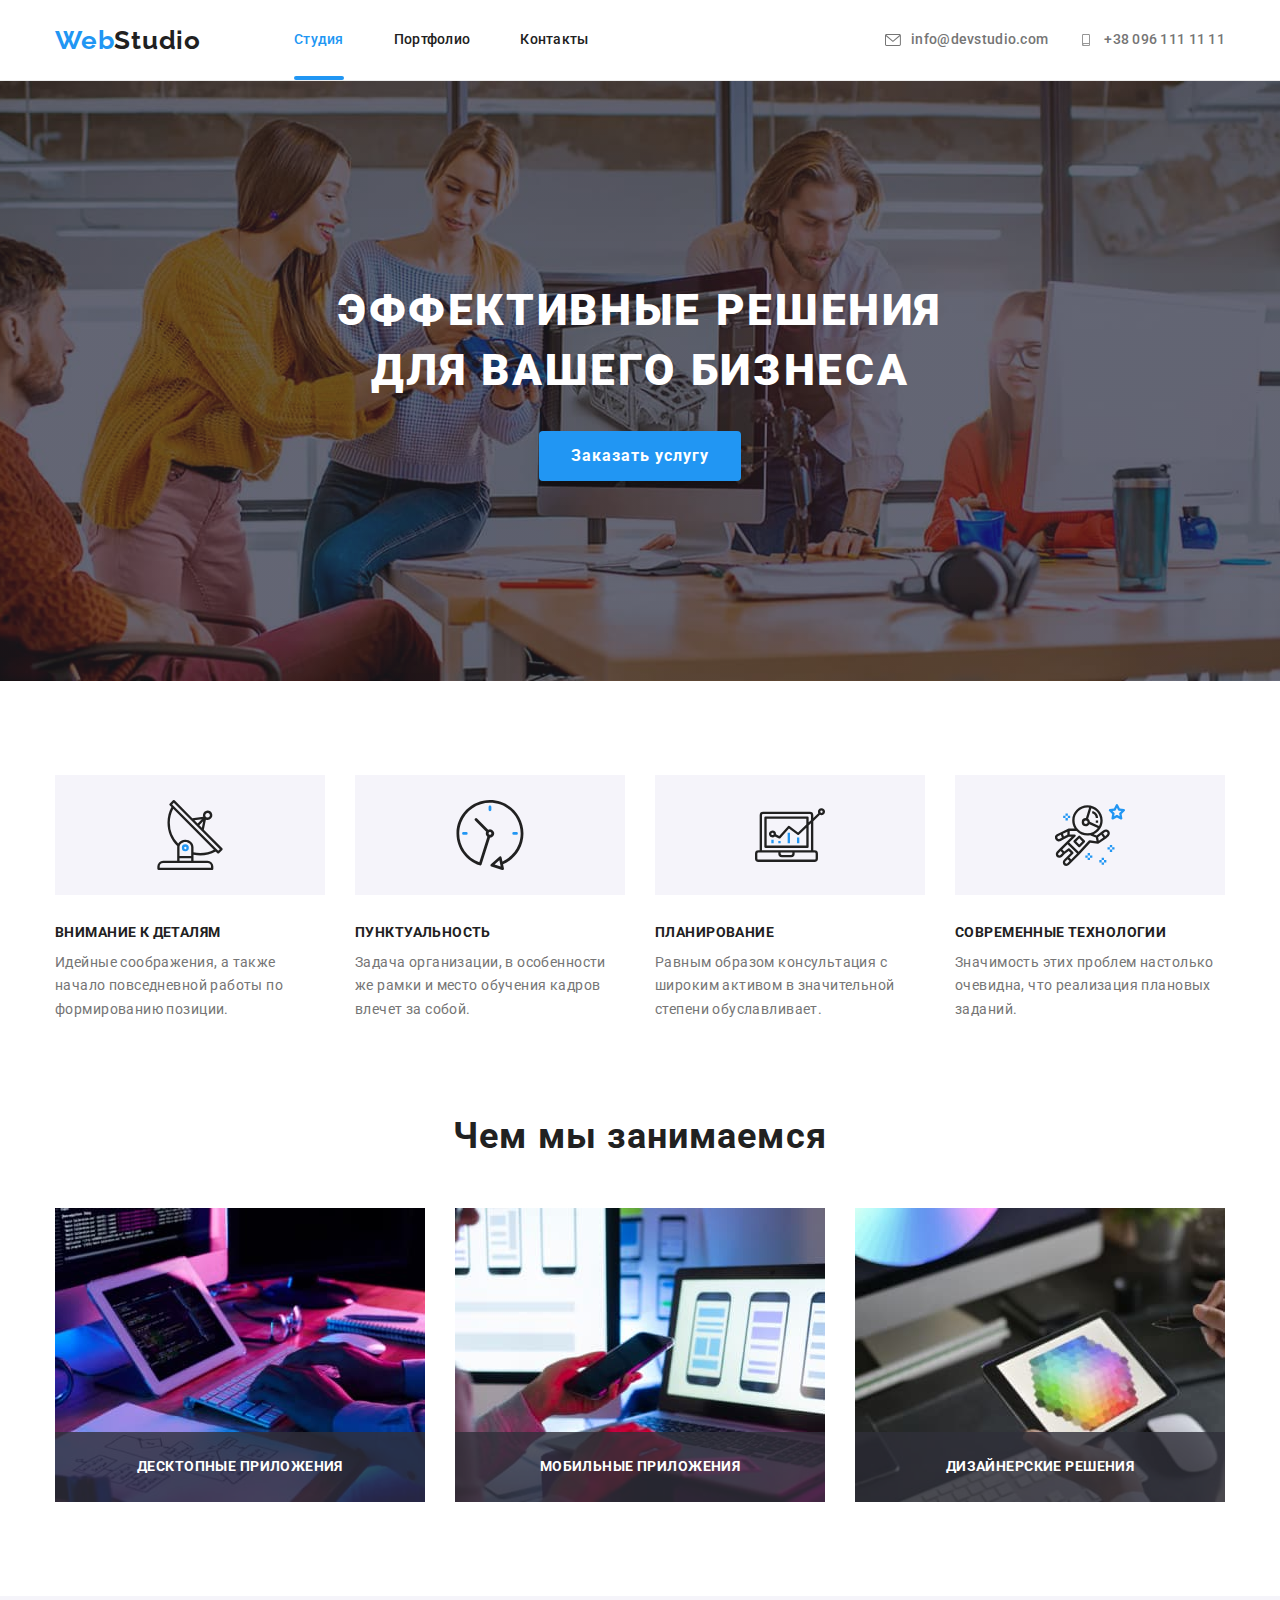
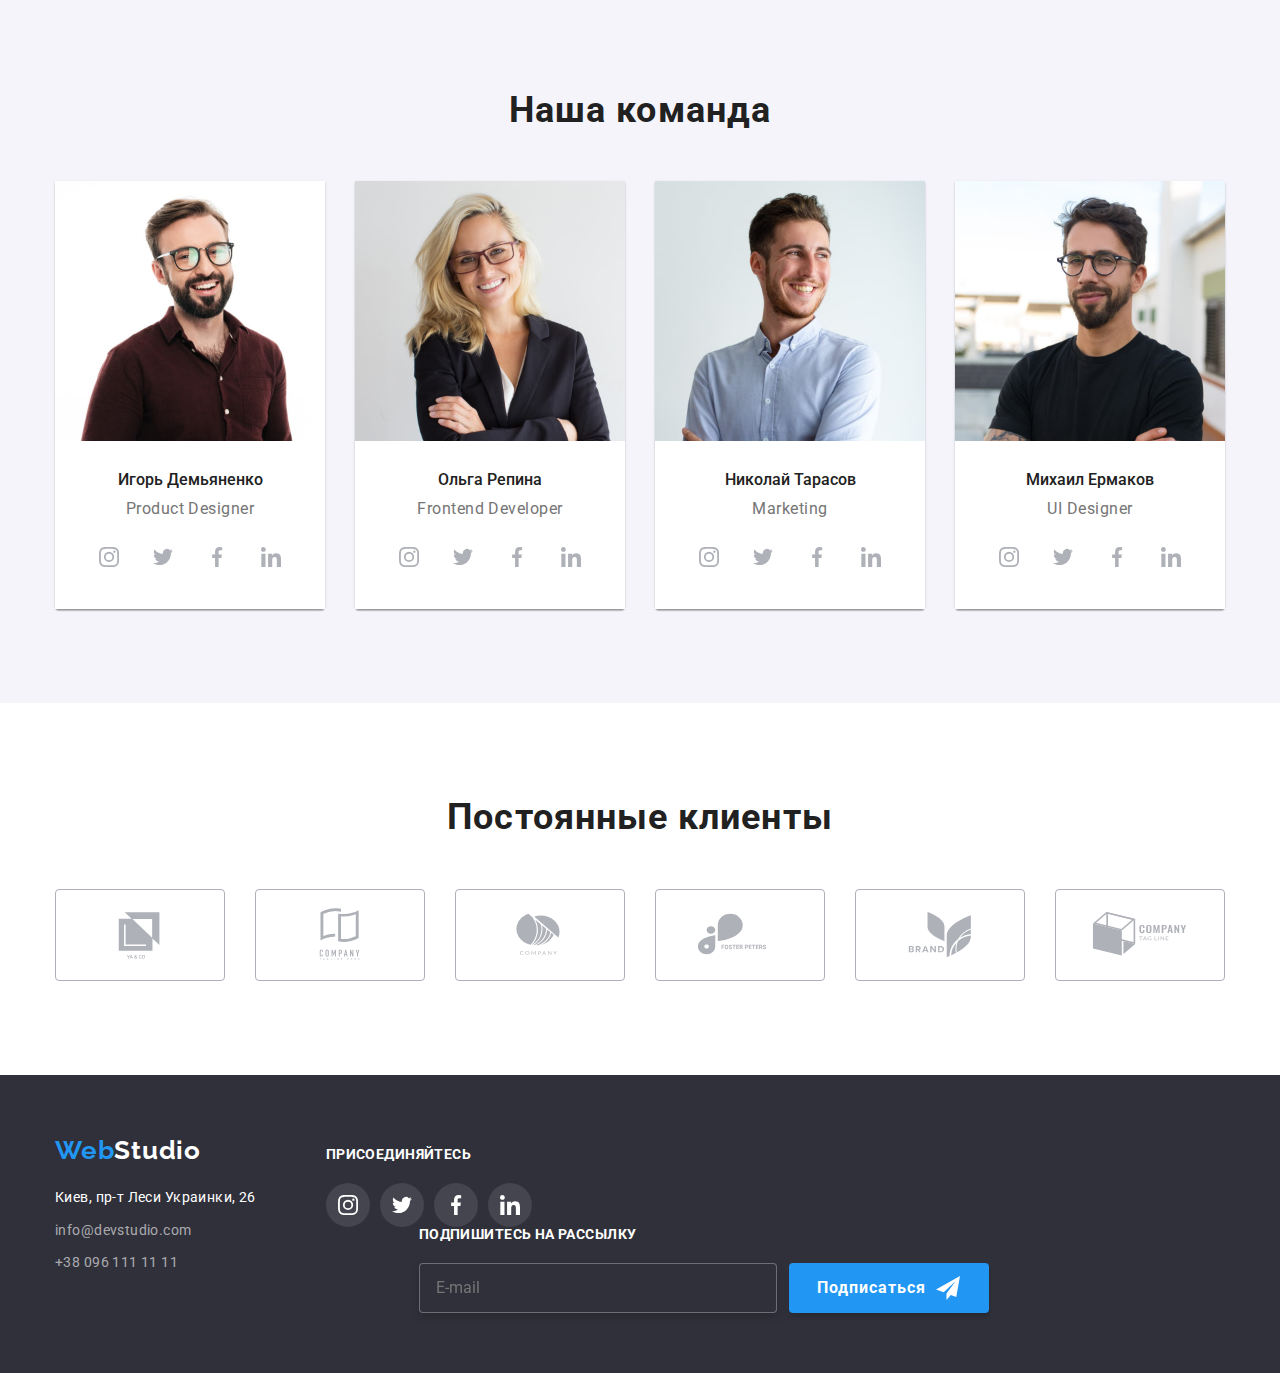
==== index.html @ 66583e07 "первая часть есть" ====
<!DOCTYPE html>
<html lang="ru">
<head>
    <meta charset="UTF-8">
    <meta http-equiv="X-UA-Compatible" content="IE=edge">
    <meta name="viewport" content="width=device-width, initial-scale=1.0">
    <title>Document</title>
    <link
        href="https://fonts.googleapis.com/css2?family=Raleway:wght@700&family=Roboto:wght@400;500;700;900&display=swap"
        rel="stylesheet"
        />

        <link rel="stylesheet" href="css/modern-normalize.css"/>


    <link rel="stylesheet" href="css/styles.css"/>
</head>
<body>
    
    <header class="page-header">
        <div class="container main-nav">
        <nav class="main-nav">
        <a href="./index.html" class="logo"><span class="logo-first">Web</span><span class="logo-half">Studio</span>
        </a>

        <ul class="site-nav">
            <li class="item"> <a href="" class="link current">Студия</a></li>
            <li class="item"><a href="./portfolio.html" class="link">Портфолио</a></li>
            <li class="item"><a href="" class="link">Контакты</a></li>
        </ul>
        </nav>

        <ul class="info">
            <li class="item">
                <a href="mailto:info@devstudio.com" class="link">
                    <svg class="info-icon">
                        <use href="./images/symbol-defs.svg#envelope" class="info-ic-link" width="16" height="12"></use>
                    </svg>
                info@devstudio.com</a>
            </li>
            <li class="item">
                <a href="tel:+380961111111" class="link link_tel">
                    <svg class="info-icon">
                        <use href="./images/symbol-defs.svg#smartphone" class="info-ic-link"></use>
                    </svg>
                +38 096 111 11 11</a>
            </li>
        </ul>
</div>
    </header>

<main>
   
    <section class="hero">
        <div class="container">
        <h1 class="hero-title">ЭФФЕКТИВНЫЕ РЕШЕНИЯ <br> ДЛЯ ВАШЕГО БИЗНЕСА
    </h1>
    <button data-modal-open type="button" class="button primary " >Заказать услугу</button>
    </div>
    </section>



    <section class="feature">
        <div class="container">
        <ul class="feature-list">
            <li class="item">
                <div class="icon-features">
                    <svg class="icon-one">
                        <use href="./images/symbol-defs.svg#antenna"></use>
                    </svg>
                </div>
                <h3 class="title">ВНИМАНИЕ К ДЕТАЛЯМ</h3>
                <p class="text">Идейные соображения, а также начало повседневной работы по формированию позиции.</p>
            </li>
            <li class="item">
                <div class="icon-features">
                    <svg class="icon-two">
                        <use href="./images/symbol-defs.svg#clock"></use>
                    </svg>
                </div>
                <h3 class="title">ПУНКТУАЛЬНОСТЬ</h3>
                <p class="text">Задача организации, в особенности же рамки и место обучения кадров влечет за собой.</p>
            </li>
            <li class="item">
                <div class="icon-features">
                    <svg class="icon-three">
                        <use href="./images/symbol-defs.svg#diagram"></use>
                    </svg>
                </div>
                <h3 class="title">ПЛАНИРОВАНИЕ</h3>
                <p class="text"> Равным образом консультация с широким активом в значительной степени обуславливает.</p>
            </li>
            <li class="item">
                <div class="icon-features">
                    <svg class="icon-four">
                        <use href="./images/symbol-defs.svg#astronaut"></use>
                    </svg>
                </div>
                <h3 class="title">СОВРЕМЕННЫЕ ТЕХНОЛОГИИ</h3>
                <p class="text">Значимость этих проблем настолько очевидна, что реализация плановых заданий.</p>
            </li>
        </ul>
        </div>
    </section>

    <section class="picture">
        <div class="container">
         <h2 class="caption">Чем мы занимаемся</h2>
          <ul class="caption-image">

            <li class="item">
                <img class="image" src="./images/keyboard.jpg" alt="печать" width="370"/>
                <div class="image-thumb">
                    <p class="thumb-title">ДЕСКТОПНЫЕ ПРИЛОЖЕНИЯ</p>
                </div>
            
            </li>
            <li class="item">
                
                <img class="image" src="./images/mobile.jpg" alt="сканирование с телефона" width="370"/>
                <div class="image-thumb">
                    <p class="thumb-title">МОБИЛЬНЫЕ ПРИЛОЖЕНИЯ</p>
                </div>
            </li>
            <li class="item">
                
                <img class="image" src="./images/painting.jpg" alt="графический дизайн" width="370">
                <div class="image-thumb">
                    <p class="thumb-title">ДИЗАЙНЕРСКИЕ РЕШЕНИЯ</p>
                </div>
            </li>
        </ul>
        </div>
    </section>

        <section class="comand">
            <div class="container">
            <h2 class="topic">Наша команда</h2>
           
            <ul class="comand-item">
                
                <li class="item-flex">
                    <img class="image" src="./images/igor.jpg" alt="Игорь Демьяненко дизайнер" width="270">
                    <div class="description">
                    <h3 class="topic-text">Игорь Демьяненко</h3>
                    <p class="text-comand">Product Designer</p>

                <ul class="social-link">
                    <li class="social-link-item">
                        <a href="#" class="comand-icon-link">
                            <svg class="comand-icon">
                                <use class="comand-icon-item" href="./images/symbol-defs.svg#instagram"></use>
                            </svg>
                        </a>
                    </li>
                    <li class="social-link-item">
                        <a href="#" class="comand-icon-link">
                            <svg class="comand-icon">
                                <use class="comand-icon-item" href="./images/symbol-defs.svg#twitter"></use>
                            </svg>
                        </a>
                    </li>
                    <li class="social-link-item">
                        <a href="#" class="comand-icon-link">
                            <svg class="comand-icon">
                                <use class="comand-icon-item" href="./images/symbol-defs.svg#facebook"></use>
                            </svg>
                        </a>
                    </li>
                    <li class="social-link-item">
                        <a href="#" class="comand-icon-link">
                            <svg class="comand-icon">
                                <use class="comand-icon-item" href="./images/symbol-defs.svg#linkedin"></use>
                            </svg>
                        </a>
                    </li>
                </ul>

                    </div>
                </li>
                <li class="item-flex">
                    <img class="image" src="./images/olga.jpg" alt="Ольга Репина фронтенд разработчик" width="270">
                    <div class="description">
                    <h3 class="topic-text">Ольга Репина</h3>
                    <p class="text-comand"> Frontend Developer</p>

                    <ul class="social-link">
                        <li class="social-link-item">
                            <a href="#" class="comand-icon-link">
                                <svg class="comand-icon">
                                    <use class="comand-icon-item" href="./images/symbol-defs.svg#instagram"></use>
                                </svg>
                            </a>
                        </li>
                        <li class="social-link-item">
                            <a href="#" class="comand-icon-link">
                                <svg class="comand-icon">
                                    <use class="comand-icon-item" href="./images/symbol-defs.svg#twitter"></use>
                                </svg>
                            </a>
                        </li>
                        <li class="social-link-item">
                            <a href="#" class="comand-icon-link">
                                <svg class="comand-icon">
                                    <use class="comand-icon-item" href="./images/symbol-defs.svg#facebook"></use>
                                </svg>
                            </a>
                        </li>
                        <li class="social-link-item">
                            <a href="#" class="comand-icon-link">
                                <svg class="comand-icon">
                                    <use class="comand-icon-item" href="./images/symbol-defs.svg#linkedin"></use>
                                </svg>
                            </a>
                        </li>
                    </ul>
                    </div>
                </li>

                <li class="item-flex">
                    <img class="image" src="./images/nikolay.jpg" alt="Николай Тарасов отдел маркетинга" width="270">
                    <div class="description">
                    <h3 class="topic-text">Николай Тарасов</h3>
                    <p class="text-comand">Marketing</p>
                    <ul class="social-link">
                        <li class="social-link-item">
                            <a href="#" class="comand-icon-link">
                                <svg class="comand-icon">
                                    <use class="comand-icon-item" href="./images/symbol-defs.svg#instagram"></use>
                                </svg>
                            </a>
                        </li>
                        <li class="social-link-item">
                            <a href="#" class="comand-icon-link">
                                <svg class="comand-icon">
                                    <use class="comand-icon-item" href="./images/symbol-defs.svg#twitter"></use>
                                </svg>
                            </a>
                        </li>
                        <li class="social-link-item">
                            <a href="#" class="comand-icon-link">
                                <svg class="comand-icon">
                                    <use class="comand-icon-item" href="./images/symbol-defs.svg#facebook"></use>
                                </svg>
                            </a>
                        </li>
                        <li class="social-link-item">
                            <a href="#" class="comand-icon-link">
                                <svg class="comand-icon">
                                    <use class="comand-icon-item" href="./images/symbol-defs.svg#linkedin"></use>
                                </svg>
                            </a>
                        </li>
                    </ul>
                    </div>
                </li>
                <li class="item-flex">
                    <img class="image" src="./images/michael.jpg" alt="Михаил Ермаков дизайнер" width="270">
                    <div class="description">
                    <h3 class="topic-text">Михаил Ермаков</h3>
                    <p class="text-comand">UI Designer</p>
                    <ul class="social-link">
                        <li class="social-link-item">
                            <a href="#" class="comand-icon-link">
                                <svg class="comand-icon">
                                    <use class="comand-icon-item" href="./images/symbol-defs.svg#instagram"></use>
                                </svg>
                            </a>
                        </li>
                        <li class="social-link-item">
                            <a href="#" class="comand-icon-link">
                                <svg class="comand-icon">
                                    <use class="comand-icon-item" href="./images/symbol-defs.svg#twitter"></use>
                                </svg>
                            </a>
                        </li>
                        <li class="social-link-item">
                            <a href="#" class="comand-icon-link">
                                <svg class="comand-icon">
                                    <use class="comand-icon-item" href="./images/symbol-defs.svg#facebook"></use>
                                </svg>
                            </a>
                        </li>
                        <li class="social-link-item">
                            <a href="#" class="comand-icon-link">
                                <svg class="comand-icon">
                                    <use class="comand-icon-item" href="./images/symbol-defs.svg#linkedin"></use>
                                </svg>
                            </a>
                        </li>
                    </ul>
                    </div>
                </li>
            </ul>
            
            </div>
        </section>

        <section class="client">
            <div class="container">
            <h2 class="caption">Постоянные клиенты</h2>

            
                <ul class="client-item">
                    <li class="client-list">
                        <a href="#" class="client-icon-link">
                            <svg class="client-icon">
                                <use class="client-icon-item" href="./images/symbol-defs.svg#Logo-6"></use>
                            </svg>
                        </a>
                    </li>
                    <li class="client-list">
                        <a href="#" class="client-icon-link">
                            <svg class="client-icon">
                                <use class="client-icon-item" href="./images/symbol-defs.svg#Logo-1"></use>
                            </svg>
                        </a>
                    </li>
                    <li class="client-list">
                        <a href="#" class="client-icon-link">
                            <svg class="client-icon">
                                <use class="client-icon-item" href="./images/symbol-defs.svg#Logo-2"></use>
                            </svg>
                        </a>
                    </li>
                    <li class="client-list">
                        <a href="#" class="client-icon-link">
                            <svg class="client-icon">
                                <use class="client-icon-item" href="./images/symbol-defs.svg#Logo-3"></use>
                            </svg>
                        </a>
                    </li>
                    <li class="client-list">
                        <a href="#" class="client-icon-link">
                            <svg class="client-icon">
                                <use class="client-icon-item" href="./images/symbol-defs.svg#Logo-4"></use>
                            </svg>
                        </a>
                    </li>
                    <li class="client-list">
                        <a href="#" class="client-icon-link">
                            <svg class="client-icon">
                                <use class="client-icon-item" href="./images/symbol-defs.svg#Logo-5"></use>
                            </svg>
                        </a>
                    </li>
                </ul>
                </div>
        </section>
        
</main>

<footer class="page-footer">
    <div class="container">
        <div>
        <a href ="./index.html" class="logo-item"><span class="logo-first">Web</span><span class="logo-footer">Studio</span>
        </a>
         <address>
             <ul class="adress">
                 <li class="adress-item"><a href="https://goo.gl/maps/19qLxCT3PCBaX6oN9" target="blank" rel="noopener noreferrer" class="link-foot white">Киев, пр-т Леси Украинки, 26</a>
                </li>
                <li class="adress-item"><a href ="mailto:info@devstudio.com" class="link-foot">info@devstudio.com</a>
                </li>
                <li class="adress-item"><a href="tel:+380961111111" class="link-foot">+38 096 111 11 11</a></li>
            </ul>
         </address>
        </div>
         <div class="welcome-contact">
             <p class="welcome-contact-title">ПРИСОЕДИНЯЙТЕСЬ</p>
             <ul class="welcome-list">
                 <li class="welcome-item">
                     <a href="#" class="welcome-link">
                     <svg class="welcome-icon">
                         <use href="./images/symbol-defs.svg#instagram"></use>
                     </svg>
                     </a>
                 </li>
                <li class="welcome-item">
                    <a href="#" class="welcome-link">
                    <svg class="welcome-icon">
                        <use href="./images/symbol-defs.svg#twitter"></use>
                    </svg>
                    </a>
                </li>
                <li class="welcome-item">
                    <a href="#" class="welcome-link">
                    <svg class="welcome-icon">
                        <use href="./images/symbol-defs.svg#facebook"></use>
                    </svg>
                    </a>
                </li>
                <li class="welcome-item">
                    <a href="#" class="welcome-link">
                    <svg class="welcome-icon">
                        <use href="./images/symbol-defs.svg#linkedin"></use>
                    </svg>
                    </a>
                </li>
             </ul>

        <div class="subscribe">
        
            <p class="subscribe-title">Подпишитесь на рассылку</p>
        
            <ul class="sublist">
                <li>
                    <label for="sub-mail" class="form-label"></label>
                    <input placeholder="E-mail" class="inmail" type="email" name="sub-mail" id="sub-mail" />
                </li>
                
                <li>
                    <button type="submit" class="subscribe-button">Подписаться
                        <svg class="sub-icon">
                            <use href="./images/symbol-defs-form.svg#icon-send"></use>
                        </svg>
                    </button>
                </li>
            </ul>
        </div>

</div>
    </div>
</footer>

<div class="backdrop is-hidden" data-modal>
    <div class="modal">
        <button data-modal-close class="modal-button" >
            <svg class="modal-icon">
                <use href="./images/symbol-defs-modal.svg#modal"></use>
            </svg>
        </button>
        
        <form class="form">
            <h1 class="modal-title">Оставьте свои данные, мы вам перезвоним</h1>

            <div class="form-wrapper">

            <div class="form-field">
            <label for="name" class="form-label">Имя</label>
            <input class="form-input"
            type="text" 
            name="user-name" 
            id="name"/>
            </div>

            <div class="form-field">
            <label for="tel" class="form-label">Телефон</label>
            <input
             type="tel" 
             name="tel" 
             id="tel"/>
            </div>

            <div class="form-field">
            <label for="mail" class="form-label">Почта</label>
            <input 
            type="email" 
            name="mail" 
            id="mail"/>
            </div>

            <div class="form-field">
            <label for="comment" class="form-label"> Комментарий </label>
            <textarea
            class="comment"
             name="comment" 
            id="comment" 
            rows="10" 
            placeholder="Введите текст"></textarea>
            </div>

            <div class="form-field-one">
            <input type="checkbox" name="policy " id="policy "/>
            <label for="policy ">Соглашаюсь с рассылкой и принимаю
                <a href="#" class="form-link"> Условия договора </a>
            </label>
            </div>
            
</div>
            <button type="submit" class="button-form">Отправить</button>

        </form>
    
</div>


<script src="./js/modal.js"></script>
</body>
</html>
---- css/styles.css ----
:root {
  --primary-text-color: #757575;
  --title-text-color: #212121;
  --accent-color: #2196f3;
  --white-color: #ffffff;
  --timing-function: cubic-bezier(0.4, 0, 0.2, 1);
  --transition-duration: 250ms;
}

/* * {
  outline: 2px solid red;
} */

html {
  box-sizing: border-box;
}

*,
*::before,
*::after {
  box-sizing: inherit;
}

body {
  color: var(--primary-text-color);
  text-decoration: none;
  font-family: Roboto, sans-serif;
}

ul {
  list-style: none;
  margin: 0;
  padding: 0;
}

.page-header {
  background-color: var(--white-color);
  border-bottom-width: 1px;
  border-bottom-style: solid;
  border-bottom-color: #ececec;
}

.container {
  margin-left: auto;
  margin-right: auto;
  padding: 0 15px;
  width: 1200px;
}

/* Logo */

.logo {
  font-family: Raleway, cursive;
  text-decoration: none;
  letter-spacing: 0.03em;
  font-weight: 700;
  font-size: 26px;
  line-height: 1.19;
}

.logo-first {
  color: var(--accent-color);
}
.logo-half {
  color: var(--title-text-color);
}

.logo-footer {
  color: var(--white-color);
}

/* Site nav, main-nav */

.main-nav {
  display: flex;
  align-items: center;
}

.site-nav {
  display: flex;
  align-items: center;
  margin-left: 93px;
}

.site-nav .item:last-child {
  margin-right: 0;
}

.site-nav .item {
  margin-right: 50px;
}

.site-nav .link {
  display: block;
  padding: 32px 0;

  color: var(--title-text-color);
  font-family: Roboto, sans-serif;
  text-decoration: none;
  font-weight: 500;
  font-size: 14px;
  line-height: 1.14;
  letter-spacing: 0.02em;

  transition: var(--timing-function) var(--transition-duration);
  transition-property: color;
}

.site-nav .link:hover,
.site-nav .link:focus {
  color: var(--accent-color);
}

.site-nav .link.current {
  color: var(--accent-color);
}

.link.current {
  position: relative;
  position: relative;
  display: block;
}

.link.current::after {
  content: "";
  display: block;
  width: 100%;
  height: 4px;
  background-color: var(--accent-color);
  border-radius: 2px;
  position: absolute;

  bottom: 0;
}

/* Info */

.container .info {
  padding: 0;
  margin-left: auto;
  display: flex;
}

.info .item + .item {
  margin-left: 30px;
}

.info .link {
  color: var(--title-text-color);
  text-decoration: none;
}

.info .link {
  display: flex;
  align-items: center;

  color: var(--primary-text-color);
  font-size: 14px;
  font-weight: 500;
  line-height: 1.14;
  text-align: left;
  letter-spacing: 0.02em;
  transition: var(--transition-duration) var(--timing-function);
  transition-property: color;
}

.link_tel {
  white-space: nowrap;
}

.info-icon {
  margin-right: 10px;
  width: 16px;
  height: 12px;
  fill: currentColor;
}

.info-icon:hover,
.info-icon:focus {
  color: var(--accent-color);
}

.link:hover,
.link:focus {
  color: var(--accent-color);
}

/* Hero */

.hero .hero-title {
  margin: 0;
}

.hero {
  padding: 200px 0;
  background-color: #2f303a;
  max-width: 1600px;
  text-align: center;
  margin-left: auto;
  margin-right: auto;

  background-image: linear-gradient(
      rgba(47, 48, 58, 0.4),
      rgba(47, 48, 58, 0.4)
    ),
    url(../images/background.jpg);
  background-position: center;
  background-repeat: no-repeat;
  background-size: cover;
}

.hero .hero-title {
  color: var(--white-color);
  font-weight: 900;
  font-size: 44px;
  line-height: 1.36;
  letter-spacing: 0.06em;
}

/* Button */

.button {
  display: inline-block;

  color: var(--white-color);
  background-color: var(--accent-color);
  cursor: pointer;
  font-family: inherit;
  font-weight: 700;
  font-size: 16px;
  line-height: 1.87;
  border-radius: 4px;
  border: none;
}

.button.primary {
  background-color: var(--accent-color);
  color: var(--white-color);
  letter-spacing: 0.06em;
  padding: 10px 32px;
  min-width: 200px;
  height: 50px;
  box-shadow: 0px 4px 4px rgba(0, 0, 0, 0.15);
  margin-top: 30px;

  transition: var(--timing-function) var(--transition-duration);
  transition-property: background-color;
}

.button.primary:hover,
.button.primary:focus {
  background-color: #188ce8;
}

.button.secondary {
  padding: 6px 22px;
  min-width: 73px;

  background-color: #f5f4fa;
  color: var(--title-text-color);
  font-weight: 500;
  line-height: 1.6;
  cursor: pointer;
  font-family: inherit;
  letter-spacing: 0.03em;

  transition: var(--transition-duration) var(--timing-function);
  transition-property: color, background-color, box-shadow;
}

.button.secondary:hover,
.button.secondary:focus,
.button.secondary.current {
  background-color: var(--accent-color);
  color: var(--white-color);
  box-shadow: 0px 3px 1px rgba(0, 0, 0, 0.1), 0px 1px 2px rgba(0, 0, 0, 0.08),
    0px 2px 2px rgba(0, 0, 0, 0.12);
}

/* скрыли пустой заголовок в портфолио */
.no-contents {
  position: absolute;
  width: 1px;
  height: 1px;
  margin: -1px;
  border: 0;
  padding: 0;

  white-space: nowrap;
  clip-path: inset(100%);
  clip: rect(0 0 0 0);
  overflow: hidden;
}

.button-flex {
  display: flex;
  justify-content: center;
  margin-bottom: 50px;
}

.button-item {
  margin-right: 8px;
}

.button-item:last-child {
  margin-right: 0;
}

/* Feature-list  Studio*/

.feature {
  background-color: white;
  color: var(--title-text-color);
  text-align: left;

  list-style: none;
}

.feature-list {
  display: flex;
  justify-content: center;
  align-items: center;

  list-style: none;
}

.feature-list .item:last-child {
  margin: 0;
}

.feature-list .item {
  width: 270px;
  /* height: 75px; */
  margin-right: 30px;
}

.feature-list .title {
  color: var(--title-text-color);
  font-size: 14px;
  font-weight: 700;
  line-height: 1.14;
  letter-spacing: 0.03em;
  list-style: none;
}

.feature-list .text {
  color: var(--primary-text-color);
  font-size: 14px;
  font-weight: 400;
  line-height: 1.7;
  letter-spacing: 0.03em;
  margin: 0;
  list-style: none;
}

.title {
  margin-top: 0;
  margin-bottom: 10px;
}

.feature {
  padding-top: 94px;
  padding-bottom: 94px;
}

.icon-features {
  display: flex;
  justify-content: center;
  align-items: center;
  height: 120px;
  width: 270px;
  background-color: #f5f4fa;
  margin-bottom: 30px;
}

.icon-one {
  width: 70px;
  height: 70px;
  background-position: center;
}

.icon-two {
  width: 70px;
  height: 70px;
}

.icon-three {
  width: 70px;
  height: 70px;
}
.icon-four {
  width: 70px;
  height: 70px;
}

/* Picture, caption, studio */

.image {
  display: block;
}

.caption {
  margin: 0;
  margin-bottom: 50px;
  padding: 0;
}
.picture {
  padding-bottom: 94px;
}

.thumb-title {
  color: var(--white-color);
  font-size: 14px;

  font-weight: 700;
  line-height: 1.14;
  letter-spacing: 0.03em;
  text-align: center;
  margin: 0;
  list-style: none;
}

.caption-image .item:last-child {
  margin-right: 0;
}

.caption-image .item:first-child {
  margin-left: 0;
}

.caption-image {
  display: flex;
  padding-left: 0;
}

.caption-image .item {
  margin-right: 30px;
}

.caption,
.comand .topic {
  color: var(--title-text-color);
  text-align: center;
  font-size: 36px;
  line-height: 1.16;
  font-weight: 700;
  letter-spacing: 0.03em;
}

.image-thumb {
  position: absolute;
  bottom: 0;
  left: 0;

  display: flex;
  justify-content: center;
  align-items: center;
  color: white;
  background-color: rgba(47, 48, 58, 0.8);
  width: 370px;
  height: 70px;
}

.item {
  position: relative;
}

/* Work list portfolio */

.portfolio-section {
  padding-top: 94px;
  padding-bottom: 94px;
}

.work-list {
  display: flex;
  flex-wrap: wrap;
}

.work-list-div {
  padding: 20px 24px;

  border-right: 1px solid #eeeeee;
  border-left: 1px solid #eeeeee;
  border-bottom: 1px solid #eeeeee;
}

.work-list-title,
.work-list-text {
  margin-bottom: 0;
  margin-top: 0;
}

.work-list-title {
  margin-bottom: 4px;
}

.item-flex {
  box-sizing: border-box;
  /* border: 1px solid #eeeeee; */
}
.work-list {
  color: var(--title-text-color);

  margin: -15px;
  list-style: none;
}

.work-list-link {
  display: block;
  text-decoration: none;

  transition: var(--timing-function) var(--transition-duration);
  transition-property: box-shadow;
}

.work-list-link:hover,
.work-list-link:focus {
  box-shadow: 0px 1px 1px rgba(0, 0, 0, 0.12), 0px 4px 4px rgba(0, 0, 0, 0.06),
    1px 4px 6px rgba(0, 0, 0, 0.16);
}

/* Work-list thumb */

.work-list-thumb {
  display: block;
  position: relative;
  overflow: hidden;
}

.overlay {
  font-style: normal;
  font-weight: normal;
  font-size: 18px;
  line-height: 1.5;
  letter-spacing: 0.03em;
  color: var(--white-color);
  width: 370px;
  height: 294px;
  padding: 63px 24px;
  margin: 0;

  position: absolute;
  opacity: 0;
  top: 0;
  left: 0;
  transform: translateY(100%);
  transition: var(--timing-function) var(--transition-duration);
  background-color: rgba(33, 150, 243, 0.9);
  transition-property: background-color, transform;
}

.work-list-link:hover .overlay,
.work-list-link:focus .overlay {
  transform: translateY(0);
  opacity: 1;
}

/* Work-list thumb end */

.work-list-title {
  color: var(--title-text-color);
  font-weight: 700;
  font-size: 18px;
  line-height: 2;
  letter-spacing: 0.06em;
}

.work-list-text {
  color: var(--primary-text-color);
  font-weight: 400;
  font-size: 16px;
  line-height: 1.8;
  letter-spacing: 0.03em;
}

/* Flex-container in portfolio */

.item-flex-portfolio {
  width: 370px;
  margin: 15px 15px;
}

/* Comand */

.comand {
  background-color: #f5f4fa;
  color: var(--title-text-color);
  padding-top: 94px;
  padding-bottom: 94px;
}

.comand-item {
  display: flex;
}

.item-flex {
  border-radius: 0px 0px 4px 4px;
  box-shadow: 0px 1px 3px rgba(0, 0, 0, 0.12), 0px 1px 1px rgba(0, 0, 0, 0.14),
    0px 2px 1px rgba(0, 0, 0, 0.2);
}
.comand-item .item-flex {
  margin-right: 30px;
}

.comand-item .item-flex:last-child {
  margin-right: 0;
}

.topic {
  margin-top: 0;
  margin-bottom: 50px;
}

.topic-text,
.text-comand {
  text-align: center;
  margin: 0;
}

.description {
  padding-left: 32px;
  padding-right: 32px;
  padding-top: 30px;
  padding-bottom: 30px;
  background-color: var(--white-color);
}

.topic-text {
  margin-bottom: 10px;

  color: var(--title-text-color);
  font-weight: 500;
  font-size: 16px;
  line-height: 1.18;
}

.text-comand {
  color: var(--primary-text-color);
  font-weight: 400;
  font-size: 16px;
  line-height: 1.18;
  letter-spacing: 0.03em;
}

/* Social links */

.social-link {
  display: flex;
  justify-content: space-between;
  margin-top: 16px;
  margin-bottom: 0px;
}

.comand-icon-link {
  display: flex;
  align-items: center;
  justify-content: center;
  height: 44px;
  width: 44px;
  border-radius: 50%;
  padding: 0;
  cursor: pointer;
  background-color: #fff;
  transition: 250ms cubic-bezier(0.4, 0, 0.2, 1);
  transition-property: color, background-color;
}

.comand-icon {
  width: 20px;
  height: 20px;
  color: #afb1b8;
  fill: currentColor;
  transition: 250ms cubic-bezier(0.4, 0, 0.2, 1);
  transition-property: color;
}

.comand-icon-link:hover,
.comand-icon-link:focus {
  background-color: var(--accent-color);
  color: #fff;
}

.comand-icon-link:hover .comand-icon {
  color: #fff;
}

/* Client */

.client-item {
  display: flex;
  margin-top: 50px;
}

.client-list {
  display: inline-block;
  align-items: center;
  margin-right: 30px;
}
.client-list:last-child {
  margin-right: 0;
}

.client {
  background-color: #fff;
  color: var(--title-text-color);
  padding-top: 94px;
  padding-bottom: 94px;
}

.client-icon {
  fill: currentColor;

  width: 106px;
  height: 60px;
}
.client-icon-link {
  display: flex;
  align-items: center;
  justify-content: center;
  color: #afb1b8;
  cursor: pointer;
  height: 92px;
  width: 170px;
  border: 1px solid #afb1b8;
  border-radius: 4px;
  background-color: #fff;
  transition: var(--transition-duration) var(--timing-function);
  transition-property: border, color;
}

.client-icon:hover,
.client-icon:focus {
  color: var(--accent-color);
}

.client-icon-link:hover,
.client-icon-link:focus {
  color: var(--accent-color);
  border: 1px solid #2196f3;
}

/* Footer */

.page-footer {
  padding: 60px 0;
  background-color: #2f303a;
  font-family: inherit;
}

.portfolio-footer {
  padding: 60px 0;
  background-color: #2f303a;
  font-family: inherit;
}

.portfolio-footer .container {
  display: flex;
  align-items: baseline;
}

.adress {
  color: var(--white-color);
  font-family: Roboto, sans-serif;
  font-style: normal;
  font-weight: 400;
  font-size: 14px;
  line-height: 1.7;
  letter-spacing: 0.03em;

  padding: 0;
}

.adress .link-foot {
  text-decoration: none;
  color: rgba(255, 255, 255, 0.6);
  transition: var(--timing-function) var(--transition-duration);
  transition-property: color;
}

.adress .link-foot:focus,
.adress .link-foot:hover {
  color: var(--white-color);
}

.adress .white {
  color: var(--white-color);
}

.logo-item {
  display: block;
  margin-bottom: 20px;

  font-family: Raleway, cursive;
  text-decoration: none;
  letter-spacing: 0.03em;
  font-weight: 700;
  font-size: 26px;
  line-height: 1.19;
}

.adress-item {
  display: block;
  margin-bottom: 9px;
}

.link-foot .white {
  color: var(--white-color);
}

.adress-item:last-child {
  margin-bottom: 0;
}

.page-footer .container {
  display: flex;
  align-items: baseline;
}

/* Welcome-link-icon */

.welcome-contact-title {
  margin-top: 0;
  margin-bottom: 20px;
  font-size: 14px;
  font-weight: 700;
  line-height: 1.14;
  letter-spacing: 0.03em;
  color: #fff;
}

.welcome-contact {
  display: block;
  justify-content: center;
  align-items: center;
  margin-left: 70px;
}

.welcome-list {
  display: flex;
  justify-content: start;
  align-items: center;
}

.welcome-link {
  display: flex;
  align-items: center;
  justify-content: center;
  height: 44px;
  width: 44px;
  border-radius: 50%;
  background-color: rgba(255, 255, 255, 0.1);
  cursor: pointer;
  transition: var(--timing-function) var(--transition-duration);
  transition-property: background-color;
}

.welcome-item {
  margin-right: 10px;
}
.welcome-item:last-child {
  margin-right: 0;
}

.welcome-link:hover {
  background-color: #2196f3;
}
.welcome-icon {
  width: 20px;
  height: 20px;
  fill: currentColor;
  color: #fff;
}

/* Подписаться */

.subscribe {
  display: block;
  justify-content: center;
  align-items: center;
  margin-left: 93px;
}

.subscribe-title {
  margin-top: 0;
  margin-bottom: 20px;

  font-size: 14px;
  font-weight: 700;
  line-height: 1.14;
  letter-spacing: 0.03em;
  text-transform: uppercase;
  color: #fff;
}

.sublist {
  display: flex;
  justify-content: start;
  align-items: center;
}
.subscribe input {
  border: 1px solid rgba(255, 255, 255, 0.3);
  box-sizing: border-box;
  filter: drop-shadow(0px 4px 4px rgba(0, 0, 0, 0.15));
  border-radius: 4px;
  background: #2f303a;
  width: 358px;
  height: 50px;
}

.inmail {
  padding-left: 16px;
}

.subscribe-button {
  display: flex;
  justify-content: center;
  align-items: center;
  font-family: inherit;
  font-weight: 700;
  font-size: 16px;
  line-height: 1.87;
  letter-spacing: 0.06em;
  border: none;
  cursor: pointer;
  color: #ffffff;

  width: 200px;
  height: 50px;
  background: #2196f3;
  box-shadow: 0px 4px 4px rgba(0, 0, 0, 0.15);
  border-radius: 4px;
  border: none;
  margin-left: 12px;
  padding: 0;

  transition: var(--timing-function) var(--transition-duration);
  transition-property: background-color;
}

.sub-icon {
  margin-left: 10px;
  height: 24px;
  width: 24px;
}

.subscribe-button:hover,
.subscribe-button:focus {
  cursor: pointer;
  background-color: #188ce8;
}

/* Modalnoe okno */

.backdrop {
  position: fixed;
  top: 0;
  left: 0;
  width: 100%;
  height: 100%;
  background-color: rgba(0, 0, 0, 0.2);
  opacity: 1;
  transition: opacity var(--transition-duration) var(--timing-function);
}

.backdrop.is-hidden {
  opacity: 0;
  pointer-events: none;
}

/* применяем это знач когда модалка спрятана */
.backdrop.is-hidden .modal {
  transform: translate(-50%, -50%) scale(0.9);
}

/* а тут когда она показана */
.modal {
  position: absolute;
  top: 50%;
  left: 50%;

  min-height: 581px;
  min-width: 528px;
  background-color: #ffffff;

  transform: translate(-50%, -50%) scale(0.9);
  transition: var(--timing-function) var(--transition-duration);

  box-shadow: 0px 1px 3px rgba(0, 0, 0, 0.12), 0px 1px 1px rgba(0, 0, 0, 0.14),
    0px 2px 1px rgba(0, 0, 0, 0.2);
  border-radius: 4px;
}

.modal-button {
  position: absolute;
  right: 8px;
  top: 8px;
  width: 30px;
  height: 30px;
  background-color: #ffffff;
  border: 1px solid rgba(0, 0, 0, 0.1);
  border-radius: 50%;
  box-sizing: border-box;
}

.modal-icon {
  width: 11px;
  height: 11px;
  align-items: center;
}

.modal-button:hover {
  cursor: pointer;
  background-color: #2196f3;
}

.modal-title {
  color: var(--title-text-color);
  font-family: Roboto, sans-serif;
  font-style: normal;
  font-weight: 700;
  font-size: 20px;
  line-height: 1.15;
  letter-spacing: 0.03em;
  text-align: center;

  margin: 0;
}

.textarea {
  resize: none;
}

.form {
  width: 528px;
  margin-left: auto;
  margin-right: auto;
  padding: 40px;
  align-items: center;
}

.form-field {
  display: flex;
  flex-direction: column;
  margin-bottom: 28px;
}

.form-field:last-child {
  margin-bottom: 20;
}

.form-wrapper {
  margin-top: 30px;
  margin-bottom: 30px;
}

.form-field input {
  padding: 10px 40px;
  border: 1px solid rgba(33, 33, 33, 0.2);
  box-sizing: border-box;
  border-radius: 4px;
  width: 448px;
  height: 40px;
}

.form-field textarea {
  font-family: Roboto;
  font-style: normal;
  font-weight: normal;
  font-size: 12px;
  line-height: 1.16px;
  letter-spacing: 0.01em;

  border: 1px solid rgba(33, 33, 33, 0.2);
  box-sizing: border-box;
  border-radius: 4px;
  /* margin-bottom: 20px; */
  width: 448px;
  height: 120px;
}

.form-field textarea::placeholder {
  color: rgba(117, 117, 117, 0.5);
}

.comment {
  padding: 12px 16px;
}

.form-label {
  font-family: Roboto;
  font-style: normal;
  font-weight: normal;
  font-size: 12px;
  line-height: 1.16px;
  letter-spacing: 0.01em;
}

.form-field-one {
  margin: 0;
}

.form-field-one input[type="checkbox"] {
}

.form-field-one label {
  display: flex;
  align-items: center;
  font-family: Roboto;
  font-style: normal;
  font-weight: normal;
  font-size: 14px;
  line-height: 1.7px;
  letter-spacing: 0.03em;
  color: #757575;
  margin-left: 9px;
}

.form-field-one label {
}

.form-link {
  color: #2196f3;
  text-decoration: underline;
}

.button-form {
  font-family: inherit;
  font-weight: 700;
  font-size: 16px;
  line-height: 1.87;
  border: none;
  cursor: pointer;

  display: inline-block;
  width: 200px;
  height: 50px;
  background-color: var(--accent-color);
  color: var(--white-color);
  box-shadow: 0px 4px 4px rgba(0, 0, 0, 0.15);
  border-radius: 4px;
  padding: 0;

  transition: var(--timing-function) var(--transition-duration);
  transition-property: background-color;
}

.button-form:hover,
.button-form:focus {
  background-color: #188ce8;
}
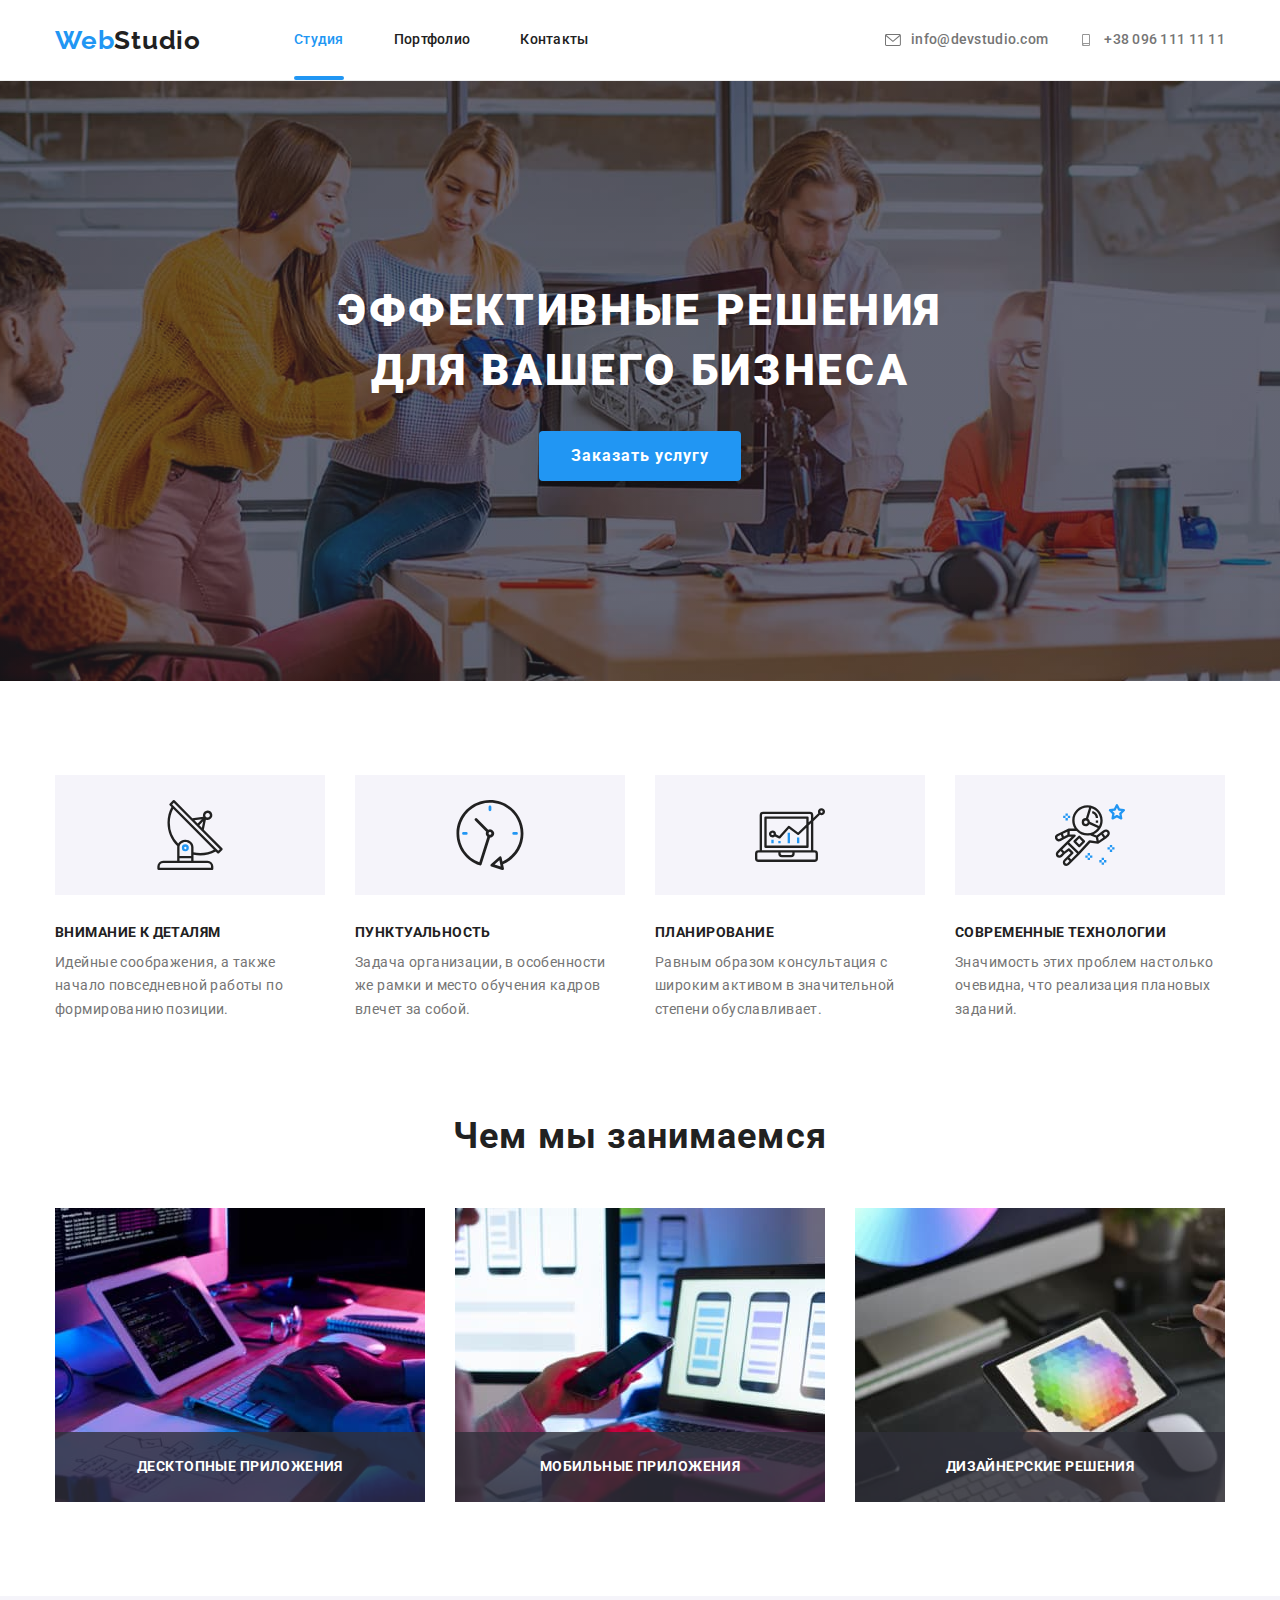
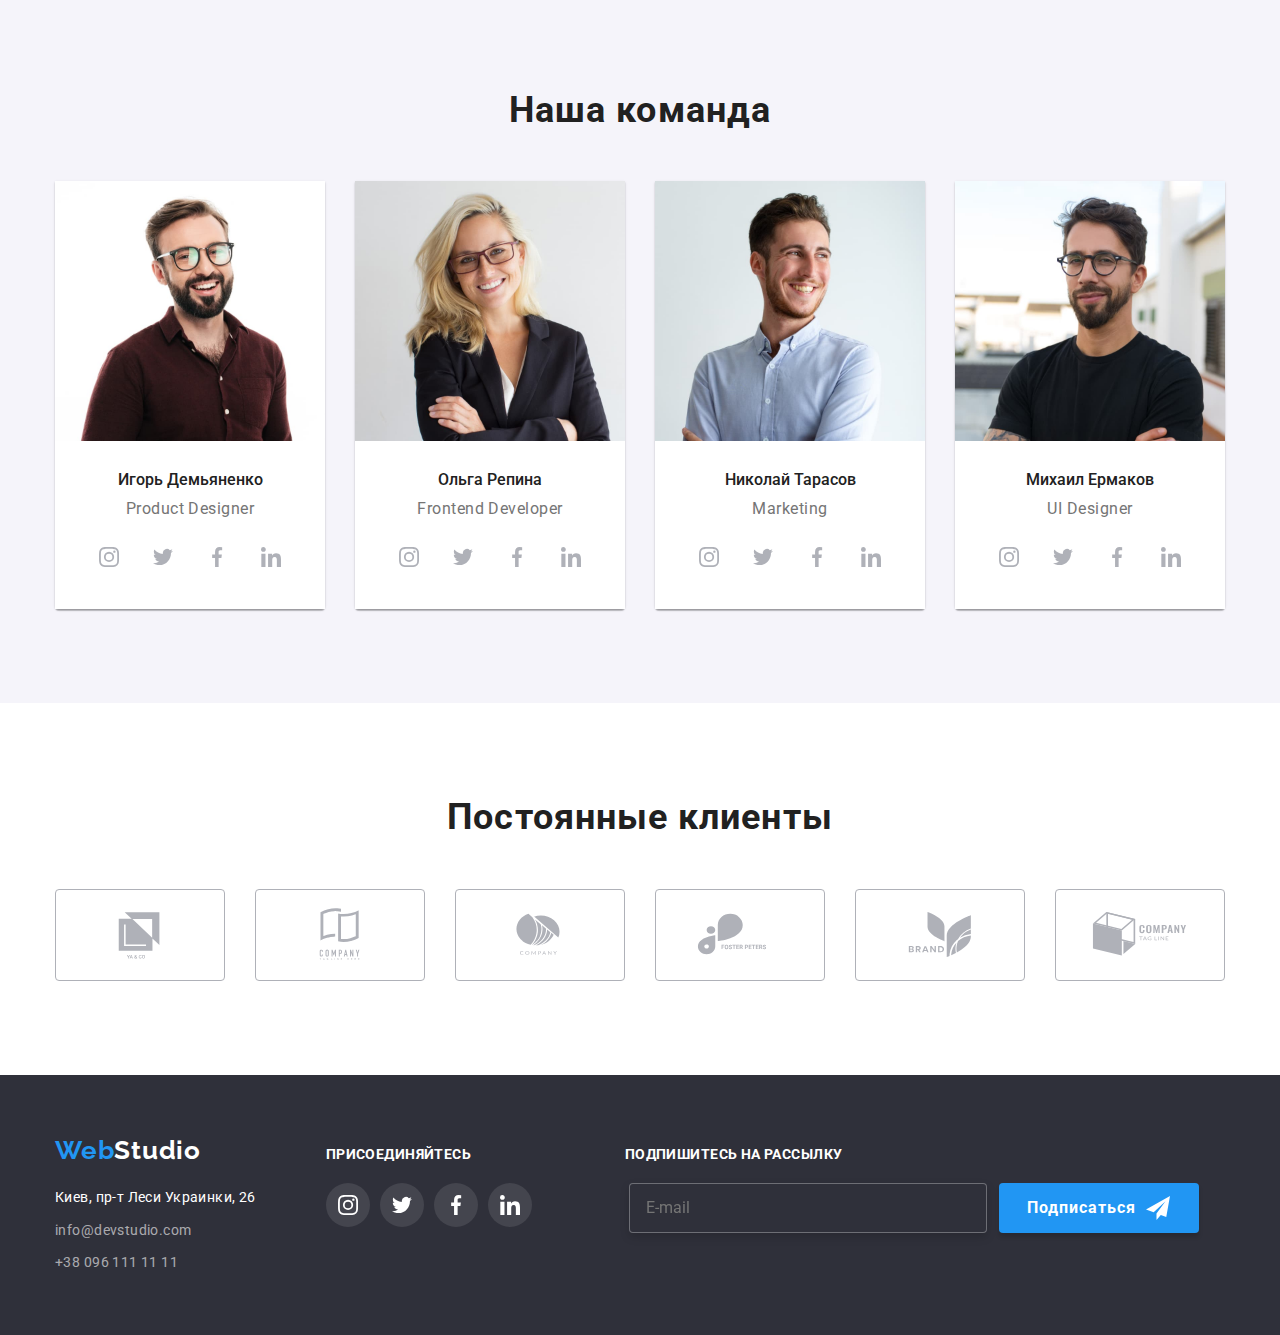
==== commit 4acbbe11: "доделала модальное окно" ====
--- a/index.html
+++ b/index.html
@@ -398,6 +398,7 @@
                     </a>
                 </li>
              </ul>
+</div>
 
         <div class="subscribe">
         
@@ -419,7 +420,7 @@
             </ul>
         </div>
 
-</div>
+
     </div>
 </footer>
 
@@ -435,29 +436,47 @@
             <h1 class="modal-title">Оставьте свои данные, мы вам перезвоним</h1>
 
             <div class="form-wrapper">
-
-            <div class="form-field">
+                <div class="form-field">
             <label for="name" class="form-label">Имя</label>
-            <input class="form-input"
-            type="text" 
+            <div class="form-label-div">
+            <input
+             type="text" 
+            class="form-input"
             name="user-name" 
             id="name"/>
+            
+
+            <svg class="form-icon">
+                <use  href="./images/symbol-defs-form.svg#person-black-18dp-1"></use>
+            </svg>
+            </div>
             </div>
 
             <div class="form-field">
             <label for="tel" class="form-label">Телефон</label>
-            <input
+            <div class="form-label-div">
+            <input class="form-input"
              type="tel" 
              name="tel" 
              id="tel"/>
-            </div>
+            <svg class="form-icon">
+                <use href="./images/symbol-defs-form.svg#phone-black-18dp-1"></use>
+            </svg>
+            </div>
+            </div>
+
 
             <div class="form-field">
             <label for="mail" class="form-label">Почта</label>
-            <input 
+            <div class="form-label-div">
+            <input class="form-input"
             type="email" 
             name="mail" 
             id="mail"/>
+            <svg class="form-icon">
+                <use href="./images/symbol-defs-form.svg#email-black-18dp-1"></use>
+            </svg>
+            </div>
             </div>
 
             <div class="form-field">
@@ -471,14 +490,17 @@
             </div>
 
             <div class="form-field-one">
-            <input type="checkbox" name="policy " id="policy "/>
-            <label for="policy ">Соглашаюсь с рассылкой и принимаю
+            <input type="checkbox" name="policy " id="policy" class="checkbox"/>
+            <label for="policy">Соглашаюсь с рассылкой и принимаю
                 <a href="#" class="form-link"> Условия договора </a>
             </label>
             </div>
+            </div>
             
-</div>
+            
+            <div class="but-form">
             <button type="submit" class="button-form">Отправить</button>
+            </div>
 
         </form>
     
@@ -486,5 +508,6 @@
 
 
 <script src="./js/modal.js"></script>
+
 </body>
 </html> 
--- a/css/styles.css
+++ b/css/styles.css
@@ -1027,6 +1027,8 @@
   margin: 0;
 }
 
+/* Разметка модального окнв */
+
 .textarea {
   resize: none;
 }
@@ -1054,13 +1056,23 @@
   margin-bottom: 30px;
 }
 
-.form-field input {
+/* .form-field input {
   padding: 10px 40px;
   border: 1px solid rgba(33, 33, 33, 0.2);
   box-sizing: border-box;
   border-radius: 4px;
   width: 448px;
   height: 40px;
+} */
+
+.form-input {
+  padding: 10px 40px;
+  border: 1px solid rgba(33, 33, 33, 0.2);
+  box-sizing: border-box;
+  border-radius: 4px;
+  width: 448px;
+  height: 40px;
+  cursor: pointer;
 }
 
 .form-field textarea {
@@ -1088,24 +1100,26 @@
 }
 
 .form-label {
+  display: inline-block;
   font-family: Roboto;
   font-style: normal;
   font-weight: normal;
   font-size: 12px;
   line-height: 1.16px;
   letter-spacing: 0.01em;
-}
+  margin-bottom: 7px;
+}
+
+/* Условия договора, чекбокс */
 
 .form-field-one {
+  display: flex;
+  align-items: center;
+  justify-content: center;
   margin: 0;
 }
 
-.form-field-one input[type="checkbox"] {
-}
-
 .form-field-one label {
-  display: flex;
-  align-items: center;
   font-family: Roboto;
   font-style: normal;
   font-weight: normal;
@@ -1123,6 +1137,15 @@
   color: #2196f3;
   text-decoration: underline;
 }
+
+/* чекбокс оформление */
+.form-field-one input[type="checkbox"] {
+}
+
+.checkbox {
+  appearance: none;
+}
+/* кнопка отправить в форме */
 
 .button-form {
   font-family: inherit;
@@ -1149,3 +1172,38 @@
 .button-form:focus {
   background-color: #188ce8;
 }
+
+.but-form {
+  display: flex;
+  justify-content: center;
+  align-items: center;
+}
+
+/* делаем позиционир иконок на инпут  */
+
+.form-label-div {
+  position: relative;
+}
+
+.form-icon {
+  position: absolute;
+  top: 50%;
+  bottom: 50%;
+  transform: translateY(-50%);
+  left: 15px;
+  width: 18px;
+  height: 18px;
+}
+
+.form-input:focus + .form-icon {
+  cursor: pointer;
+  fill: var(--accent-color);
+}
+
+.form-input:hover + .form-icon {
+  fill: var(--accent-color);
+}
+
+.form-field:hover > .form-icon {
+  color: red;
+}
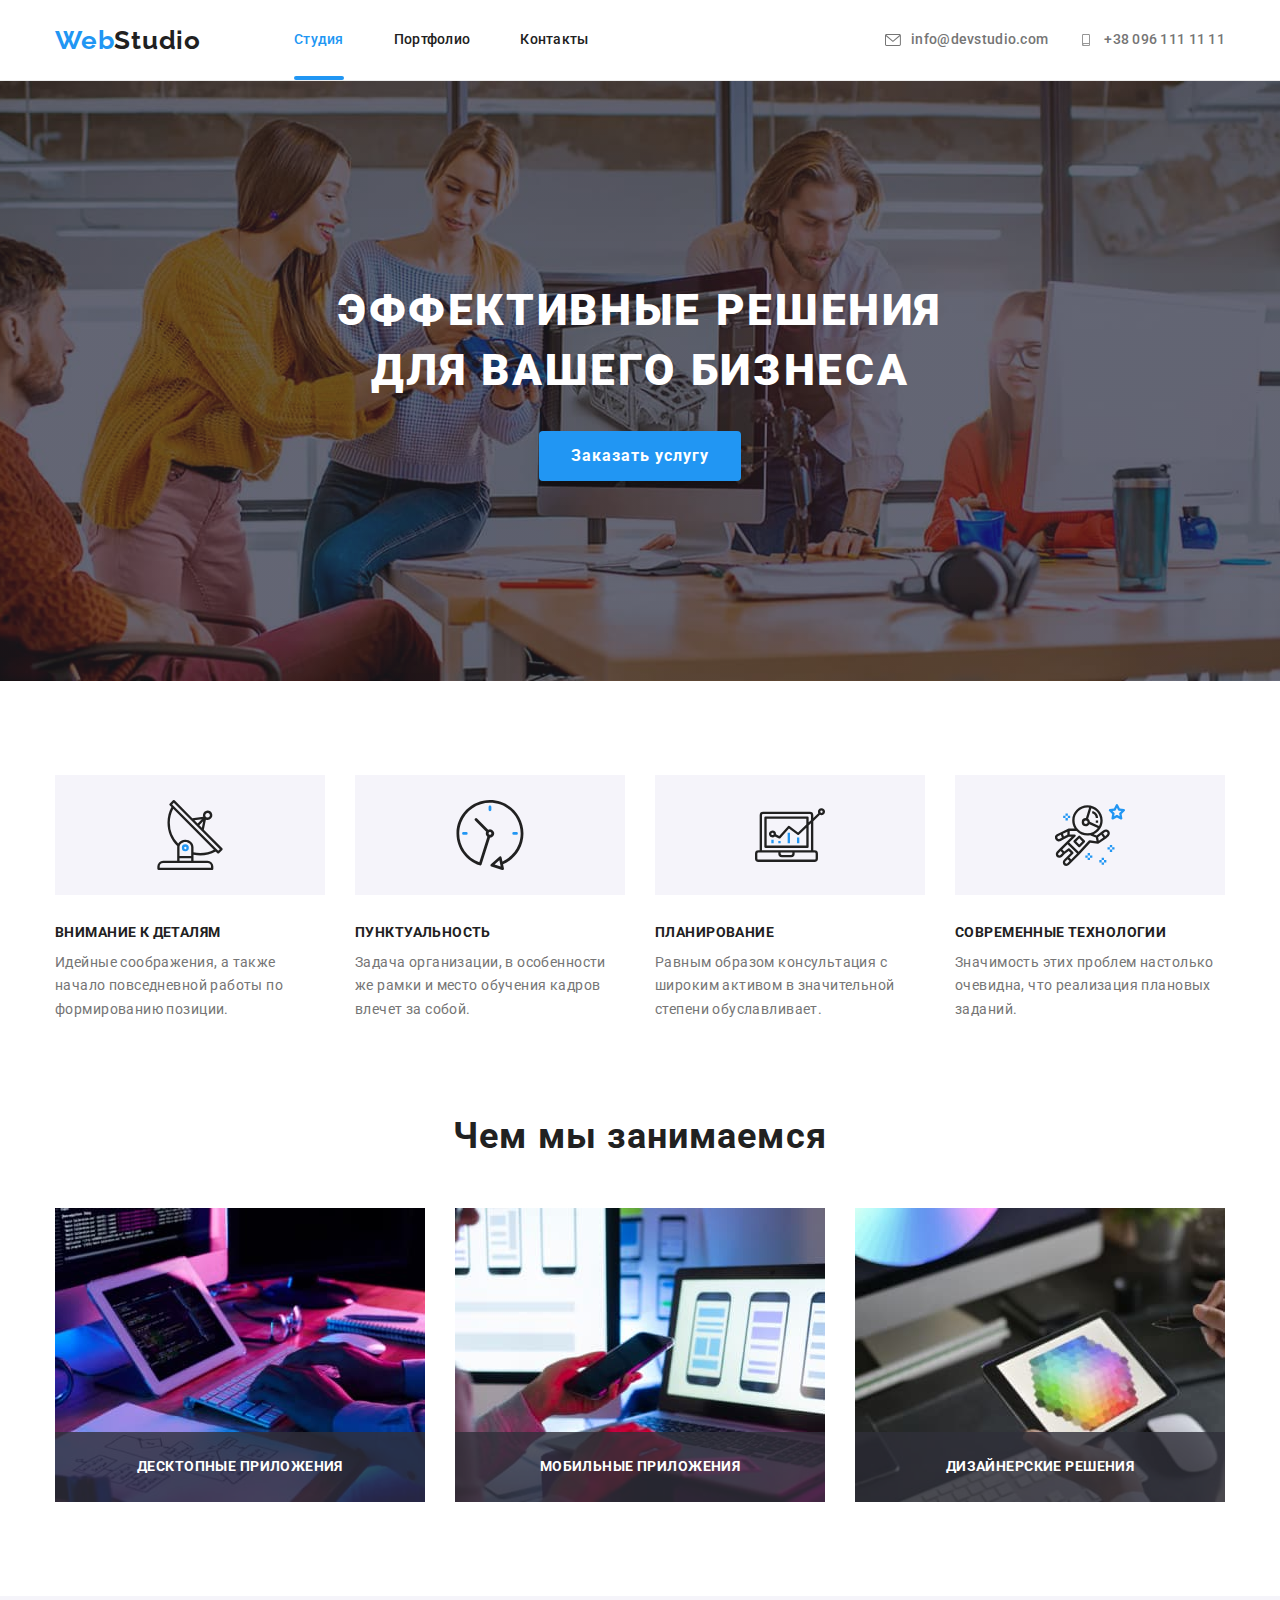
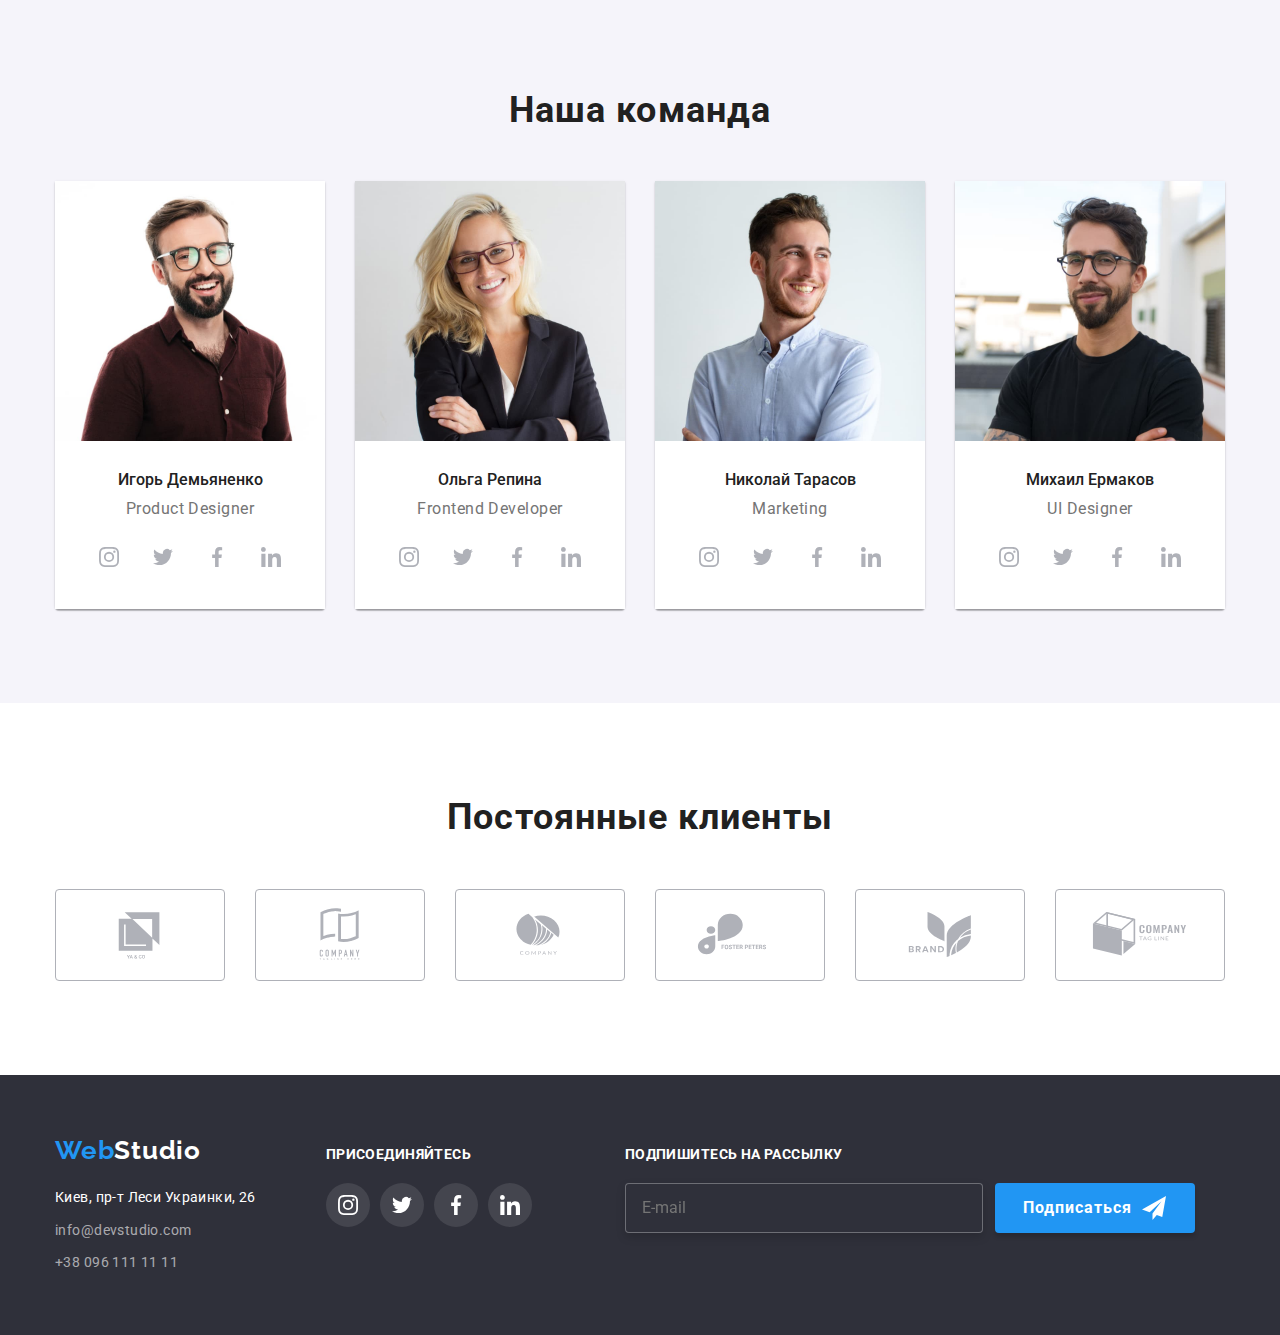
==== commit 74bbcfbf: "правки внесла" ====
--- a/index.html
+++ b/index.html
@@ -404,20 +404,16 @@
         
             <p class="subscribe-title">Подпишитесь на рассылку</p>
         
-            <ul class="sublist">
-                <li>
+            <div class="sublist">
                     <label for="sub-mail" class="form-label"></label>
                     <input placeholder="E-mail" class="inmail" type="email" name="sub-mail" id="sub-mail" />
-                </li>
-                
-                <li>
+        
                     <button type="submit" class="subscribe-button">Подписаться
                         <svg class="sub-icon">
-                            <use href="./images/symbol-defs-form.svg#icon-send"></use>
+                            <use href="./images/symbol-defs-form.svg#icon-send-1"></use>
                         </svg>
                     </button>
-                </li>
-            </ul>
+            </div>
         </div>
 
 
@@ -426,9 +422,9 @@
 
 <div class="backdrop is-hidden" data-modal>
     <div class="modal">
-        <button data-modal-close class="modal-button" >
-            <svg class="modal-icon">
-                <use href="./images/symbol-defs-modal.svg#modal"></use>
+        <button data-modal-close class="close-button" >
+            <svg class="close-icon">
+                <use href="./images/symbol-defs-form.svg#close-black-18dp-2-1-1"></use>
             </svg>
         </button>
         
@@ -447,7 +443,7 @@
             
 
             <svg class="form-icon">
-                <use  href="./images/symbol-defs-form.svg#person-black-18dp-1"></use>
+                <use  href="./images/symbol-defs-form.svg#person-black-18dp-1-1"></use>
             </svg>
             </div>
             </div>
@@ -460,7 +456,7 @@
              name="tel" 
              id="tel"/>
             <svg class="form-icon">
-                <use href="./images/symbol-defs-form.svg#phone-black-18dp-1"></use>
+                <use href="./images/symbol-defs-form.svg#phone-black-18dp-1-1"></use>
             </svg>
             </div>
             </div>
@@ -474,7 +470,7 @@
             name="mail" 
             id="mail"/>
             <svg class="form-icon">
-                <use href="./images/symbol-defs-form.svg#email-black-18dp-1"></use>
+                <use href="./images/symbol-defs-form.svg#email-black-18dp-1-1"></use>
             </svg>
             </div>
             </div>
@@ -491,6 +487,7 @@
 
             <div class="form-field-one">
             <input type="checkbox" name="policy " id="policy" class="checkbox"/>
+            <span class="icon-checkbox"></span>
             <label for="policy">Соглашаюсь с рассылкой и принимаю
                 <a href="#" class="form-link"> Условия договора </a>
             </label>
--- a/css/styles.css
+++ b/css/styles.css
@@ -906,6 +906,7 @@
   background: #2f303a;
   width: 358px;
   height: 50px;
+  color: rgba(255, 255, 255, 0.6);
 }
 
 .inmail {
@@ -991,8 +992,9 @@
   border-radius: 4px;
 }
 
-.modal-button {
+.close-button {
   position: absolute;
+  display: flex;
   right: 8px;
   top: 8px;
   width: 30px;
@@ -1001,17 +1003,24 @@
   border: 1px solid rgba(0, 0, 0, 0.1);
   border-radius: 50%;
   box-sizing: border-box;
-}
-
-.modal-icon {
-  width: 11px;
-  height: 11px;
-  align-items: center;
-}
-
-.modal-button:hover {
   cursor: pointer;
-  background-color: #2196f3;
+}
+
+.close-icon {
+  position: relative;
+  top: 50%;
+  bottom: 50%;
+  transform: translateY(-50%);
+  line-height: 100%;
+  width: 18px;
+  height: 18px;
+  transition: var(--timing-function) var(--transition-duration);
+  transition-property: fill;
+}
+
+.close-button:hover .close-icon,
+.close-button:focus .close-icon {
+  fill: var(--accent-color);
 }
 
 .modal-title {
@@ -1029,8 +1038,15 @@
 
 /* Разметка модального окнв */
 
-.textarea {
+.comment {
   resize: none;
+  transition: var(--timing-function) var(--transition-duration);
+  transition-property: border-color;
+}
+.comment:focus,
+.comment:hover {
+  cursor: pointer;
+  border-color: var(--accent-color);
 }
 
 .form {
@@ -1055,15 +1071,6 @@
   margin-top: 30px;
   margin-bottom: 30px;
 }
-
-/* .form-field input {
-  padding: 10px 40px;
-  border: 1px solid rgba(33, 33, 33, 0.2);
-  box-sizing: border-box;
-  border-radius: 4px;
-  width: 448px;
-  height: 40px;
-} */
 
 .form-input {
   padding: 10px 40px;
@@ -1073,6 +1080,14 @@
   width: 448px;
   height: 40px;
   cursor: pointer;
+  transition: var(--timing-function) var(--transition-duration);
+  transition-property: border-color;
+  outline: none;
+}
+
+.form-input:focus,
+.form-input:hover {
+  border-color: var(--accent-color);
 }
 
 .form-field textarea {
@@ -1086,9 +1101,9 @@
   border: 1px solid rgba(33, 33, 33, 0.2);
   box-sizing: border-box;
   border-radius: 4px;
-  /* margin-bottom: 20px; */
   width: 448px;
   height: 120px;
+  outline: none;
 }
 
 .form-field textarea::placeholder {
@@ -1130,9 +1145,6 @@
   margin-left: 9px;
 }
 
-.form-field-one label {
-}
-
 .form-link {
   color: #2196f3;
   text-decoration: underline;
@@ -1145,6 +1157,22 @@
 .checkbox {
   appearance: none;
 }
+
+.icon-checkbox {
+  display: inline-block;
+  width: 16px;
+  height: 15px;
+  border: 2px solid var(--title-text-color);
+  border-radius: 2px;
+}
+
+.checkbox:checked + .icon-checkbox {
+  border-color: var(--accent-color);
+  background-image: url(../images/icon-check.svg);
+  background-size: contain;
+  background-origin: border-box;
+}
+
 /* кнопка отправить в форме */
 
 .button-form {
@@ -1203,7 +1231,3 @@
 .form-input:hover + .form-icon {
   fill: var(--accent-color);
 }
-
-.form-field:hover > .form-icon {
-  color: red;
-}
